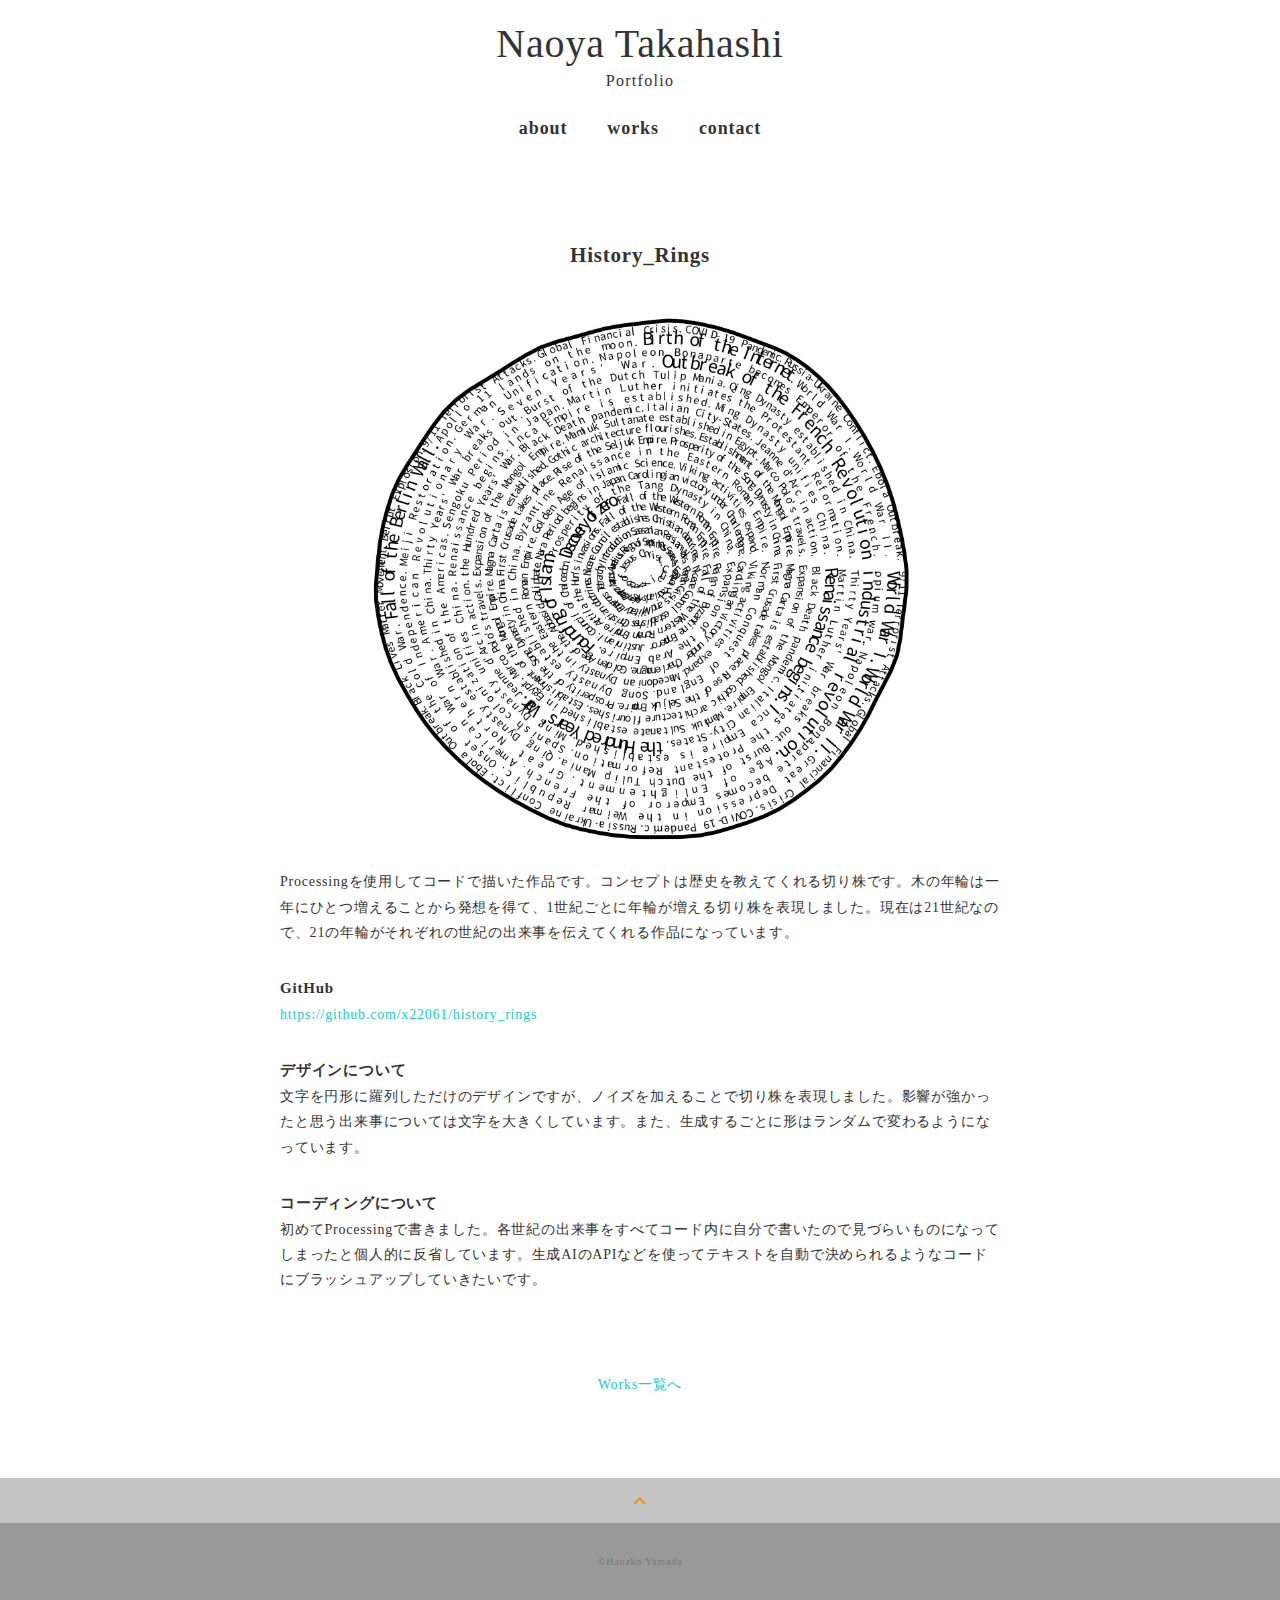
==== works-art.html @ b3c8d2df "initial setup" ====
<!DOCTYPE html>
<html>
<head>
  <meta charset="utf-8">
  <meta name="viewport" content="width=device-width,initial-scale=1.0,user-scalable=no">
  <meta property='og:type' content='website'>
  <meta property='og:title' content='Naoya Takahashia ポートフォリオ'>
  <meta property='og:url' content='URLが入る'>
  <meta property='og:description' content='Naoya Takahashiのポートフォリオサイトです。'>
  <meta property="og:image" content="img/ogp.png">
  <meta name="description" content="Naoya Takahashiのポートフォリオサイトです" />
  <title>Naoya Takahashi ポートフォリオ</title>
  <link rel="preconnect" href="https://fonts.gstatic.com">
  <link
    href="https://fonts.googleapis.com/css2?family=Amatic+SC&family=Cormorant+Garamond&family=Dancing+Script&display=swap"
    rel="stylesheet">
  <link href="https://fonts.googleapis.com/css?family=Material+Icons+Outlined" rel="stylesheet">
  <link href="css/ress.css" media="all" rel="stylesheet" type="text/css" />
  <link href="css/style.css" media="all" rel="stylesheet" type="text/css" />
  <link rel="shortcut icon" href="img/favicon.ico" />
  <link rel=”canonical” href=”URLが入る” />
</head>

<body>
  <div class="wrapper">

    <!-- header -->
    <header class="sub-header">
      <div class="sub-header-inner">
        <a href="./index.html">
          <p class="sub-header-title">Naoya Takahashi</p>
          <p class="sub-header-subtitle">Portfolio</p>
        </a>
      </div>

    </header>
    <!-- /header -->

    <!-- gnav -->
    <nav class="gnav">
      <div class="gnav-inner">
        <ul class="gnav-list">
          <li class="gnav-item"><a href="./index.html#about">about</a></li>
          <!-- <li class="gnav-item"><a href="./index.html#skill">skill</a></li> -->
          <li class="gnav-item"><a href="./index.html#works">works</a></li>
          <li class="gnav-item"><a href="./index.html#contact">contact</a></li>
        </ul>
      </div>
    </nav>
    <!-- /gnav -->

    <main class="content">

      <article class="article">
        <div class="article-inner">
          <h2 class="article-title">History_Rings</h2>
          <p class="article-img">
            <div style="text-align: center">
              <img src="img/art3.png" alt="" width="600" height="600">
            </div>
          </p>
          <div class="article-body">
            <p>
              Processingを使用してコードで描いた作品です。コンセプトは歴史を教えてくれる切り株です。木の年輪は一年にひとつ増えることから発想を得て、1世紀ごとに年輪が増える切り株を表現しました。現在は21世紀なので、21の年輪がそれぞれの世紀の出来事を伝えてくれる作品になっています。
            </p>
            <h3 class="article-info-title">GitHub</h3>
            <p><a href="https://github.com/x22061/history_rings" target="_blank" rel="noopener">https://github.com/x22061/history_rings</a></p>
            <h3 class="article-info-title">デザインについて</h3>
            <p>
              文字を円形に羅列しただけのデザインですが、ノイズを加えることで切り株を表現しました。影響が強かったと思う出来事については文字を大きくしています。また、生成するごとに形はランダムで変わるようになっています。
            </p>
            <h3 class="article-info-title">コーディングについて</h3>
            <p>
              初めてProcessingで書きました。各世紀の出来事をすべてコード内に自分で書いたので見づらいものになってしまったと個人的に反省しています。生成AIのAPIなどを使ってテキストを自動で決められるようなコードにブラッシュアップしていきたいです。
            </p>
          </div>
          <div class="home-link">
            <a href="./index.html#works">Works一覧へ</a>
          </div>
        </div>
      </article>

      <div class="page-top" id="js-page-top">
        <span class="material-icons-outlined">expand_less</span>
      </div>
    </main>

    <!-- footer -->
    <footer class="footer">
      <div class="copyright">&copy;Hanako Yamada</div>
    </footer>
    <!-- /footer -->

  </div>
  <script src="https://ajax.googleapis.com/ajax/libs/jquery/3.5.1/jquery.min.js"></script>
  <script type='text/javascript' src="js/script.js"></script>
</body>
</html>
---- css/ress.css ----
/*!
 * ress.css • v3.0.1
 * MIT License
 * github.com/filipelinhares/ress
 */

/* # =================================================================
   # Global selectors
   # ================================================================= */

html {
  box-sizing: border-box;
  word-break: normal;
  -moz-tab-size: 4;
  tab-size: 4;

  -webkit-text-size-adjust: 100%; /* Prevent adjustments of font size after orientation changes in iOS */
}

*,
::before,
::after {
  box-sizing: inherit;
  background-repeat: no-repeat; /* Set `background-repeat: no-repeat` to all elements and pseudo elements */
}

::before,
::after {
  vertical-align: inherit;
  text-decoration: inherit; /* Inherit text-decoration and vertical align to ::before and ::after pseudo elements */
}

* {
  margin: 0;
  padding: 0; /* Reset `padding` and `margin` of all elements */
}

/* # =================================================================
   # General elements
   # ================================================================= */

hr {
  overflow: visible; /* Show the overflow in Edge and IE */
  height: 0; /* Add the correct box sizing in Firefox */
}

details,
main {
  display: block; /* Render the `main` element consistently in IE. */
}

summary {
  display: list-item; /* Add the correct display in all browsers */
}

small {
  font-size: 80%; /* Set font-size to 80% in `small` elements */
}

[hidden] {
  display: none; /* Add the correct display in IE */
}

abbr[title] {
  /* Add the correct text decoration in Chrome, Edge, IE, Opera, and Safari */
  text-decoration: underline;
  text-decoration: underline dotted;
  border-bottom: none; /* Remove the bottom border in Chrome 57 */
}

a {
  background-color: transparent; /* Remove the gray background on active links in IE 10 */
}

a:active,
a:hover {
  outline-width: 0; /* Remove the outline when hovering in all browsers */
}

code,
kbd,
pre,
samp {
  font-family: monospace, monospace; /* Specify the font family of code elements */
}

pre {
  font-size: 1em; /* Correct the odd `em` font sizing in all browsers */
}

b,
strong {
  font-weight: bolder; /* Add the correct font weight in Chrome, Edge, and Safari */
}

/* https://gist.github.com/unruthless/413930 */
sub,
sup {
  position: relative;
  font-size: 75%;
  line-height: 0;
  vertical-align: baseline;
}

sub {
  bottom: -.25em;
}

sup {
  top: -.5em;
}

/* # =================================================================
   # Forms
   # ================================================================= */

input {
  border-radius: 0;
}

/* Replace pointer cursor in disabled elements */
[disabled] {
  cursor: default;
}

[type="number"]::-webkit-inner-spin-button,
[type="number"]::-webkit-outer-spin-button {
  height: auto; /* Correct the cursor style of increment and decrement buttons in Chrome */
}

[type="search"] {
  outline-offset: -2px; /* Correct the outline style in Safari */

  -webkit-appearance: textfield; /* Correct the odd appearance in Chrome and Safari */
}

[type="search"]::-webkit-search-decoration {
  -webkit-appearance: none; /* Remove the inner padding in Chrome and Safari on macOS */
}

textarea {
  overflow: auto; /* Internet Explorer 11+ */
  resize: vertical; /* Specify textarea resizability */
}

button,
input,
optgroup,
select,
textarea {
  font: inherit; /* Specify font inheritance of form elements */
}

optgroup {
  font-weight: bold; /* Restore the font weight unset by the previous rule */
}

button {
  overflow: visible; /* Address `overflow` set to `hidden` in IE 8/9/10/11 */
}

button,
select {
  text-transform: none; /* Firefox 40+, Internet Explorer 11- */
}

/* Apply cursor pointer to button elements */
button,
[type="button"],
[type="reset"],
[type="submit"],
[role="button"] {
  cursor: pointer;
  color: inherit;
}

/* Remove inner padding and border in Firefox 4+ */
button::-moz-focus-inner,
[type="button"]::-moz-focus-inner,
[type="reset"]::-moz-focus-inner,
[type="submit"]::-moz-focus-inner {
  padding: 0;
  border-style: none;
}

/* Replace focus style removed in the border reset above */
button:-moz-focusring,
[type="button"]::-moz-focus-inner,
[type="reset"]::-moz-focus-inner,
[type="submit"]::-moz-focus-inner {
  outline: 1px dotted ButtonText;
}

button,
html [type="button"],
/* Prevent a WebKit bug where (2) destroys native `audio` and `video`controls in Android 4 */
[type="reset"],
[type="submit"] {
  -webkit-appearance: button; /* Correct the inability to style clickable types in iOS */
}

/* Remove the default button styling in all browsers */
button,
input,
select,
textarea {
  border-style: none;
  background-color: transparent;
}

/* Style select like a standard input */
select {
  -webkit-appearance: none; /* Chrome 41+ */
  -moz-appearance: none; /* Firefox 36+ */
}

select::-ms-expand {
  display: none; /* Internet Explorer 11+ */
}

select::-ms-value {
  color: currentColor; /* Internet Explorer 11+ */
}

legend {
  display: table; /* Correct the text wrapping in Edge and IE */
  max-width: 100%; /* Correct the text wrapping in Edge and IE */
  max-width: 100%; /* Correct the text wrapping in Edge 18- and IE */
  white-space: normal; /* Correct the text wrapping in Edge and IE */
  color: inherit; /* Correct the color inheritance from `fieldset` elements in IE */
  border: 0; /* Correct `color` not being inherited in IE 8/9/10/11 */
}

::-webkit-file-upload-button {
  font: inherit; /* Change font properties to `inherit` in Chrome and Safari */
  color: inherit;
  /* Correct the inability to style clickable types in iOS and Safari */

  -webkit-appearance: button;
}

/* # =================================================================
   # Specify media element style
   # ================================================================= */

img {
  border-style: none; /* Remove border when inside `a` element in IE 8/9/10 */
}

/* Add the correct vertical alignment in Chrome, Firefox, and Opera */
progress {
  vertical-align: baseline;
}

/* # =================================================================
   # Accessibility
   # ================================================================= */

/* Hide content from screens but not screenreaders */
@media screen {
  [hidden~="screen"] {
    display: inherit;
  }
  [hidden~="screen"]:not(:active):not(:focus):not(:target) {
    position: absolute !important;
    clip: rect(0 0 0 0) !important;
  }
}

/* Specify the progress cursor of updating elements */
[aria-busy="true"] {
  cursor: progress;
}

/* Specify the pointer cursor of trigger elements */
[aria-controls] {
  cursor: pointer;
}

/* Specify the unstyled cursor of disabled, not-editable, or otherwise inoperable elements */
[aria-disabled] {
  cursor: default;
}
---- css/style.css ----
body {
  font-family: Avenir;
  font-size: 14px;
  line-height: 1.8;
  letter-spacing: .8px;
  color: #333;
}

a {
  transition: Avenir .3s;
  text-decoration: none;
  color: #16cec5;
}

img {
  max-width: 100%;
  height: auto;
  vertical-align: bottom;
  border-style: none;
}

ul,
li {
  list-style: none;
}

.pc-only {
  display: block;
}

.sp-only {
  display: none;
}


/*--------------------------------
 レイアウト
---------------------------------*/
.section {
  padding: 100px 0;
}

.inner {
  max-width: 1340px;
  margin: 0 auto;
  padding: 0 40px;
}

/*--------------------------------
 見出し
---------------------------------*/
.title {
  font-family: Avenir;
  font-size: 34px;
  line-height: 1;
  margin-bottom: 40px;
  text-align: center;
  letter-spacing: .1em;
  color: #000000;
}

.title_para {
  font-family: Avenir;
  font-size: 34px;
  line-height: 1;
  text-align: center;
  letter-spacing: .1em;
  color: #ffffff;
}

.lead {
  margin-bottom: 30px;
}

/*--------------------------------
 header
---------------------------------*/
.header {
  background-image: url('../img/home.jpg'); 
  /* 背景画像のパスを指定 */
  background-size: cover; /* 画像をコンテナに収める */
  background-position: center; /* 画像を中央に配置 */
  background-attachment: fixed; /* 背景画像を固定 */
  display: flex;
  align-items: center;
  justify-content: center;
  height: 700px;
  text-align: center;
}

.header-inner {
  padding: 0 40px;
}
/* 名前 */
.header-title { 
  font-family: Avenir;
  font-size: 72px;
  line-height: 1.2;
  margin-bottom: 20px;
  color: rgb(0, 0, 0);
}
.header-subtitle {
  font-family: Avenir;
  font-size: 30px;
  line-height: 1;
  letter-spacing: .08em;
  color: rgb(0, 0, 0);
}

/*--------------------------------
 下層ページのheader
---------------------------------*/
.sub-header {
  display: flex;
  align-items: center;
  justify-content: center;
  padding: 20px 0 10px;
  text-align: center;
}

.sub-header-inner {
  padding: 0 40px;
}

.sub-header-title {
  font-family: Avenir;
  font-size: 40px;
  line-height: 1.2;
  margin-bottom: 5px;
  color: #333;
}
.sub-header-subtitle {
  font-family: Avenir;
  font-size: 16px;
  line-height: 1;
  letter-spacing: .08em;
  color: #333;
}

/*--------------------------------
グローバルナビ
---------------------------------*/
.gnav {
  position: sticky;
  top: 0;
  z-index: 1;
  width: 100%;
  background-color: #fff;
}

.gnav-inner {
  padding: 15px 40px;
}

.gnav-list {
  display: flex;
  justify-content: center;
}

.gnav-item {
  margin: 0 20px;
}

.gnav-item a {
  position: relative;
  font-size: 18px;
  font-weight: bold;
  line-height: 1;
  display: inline-block;
  padding: 5px 0;
  transition: .3s;
  letter-spacing: .05em;
  color: #333;
}

.gnav-item a:hover {
  opacity: .8;
}

/*--------------------------------
 Works
---------------------------------*/

.header_works {
  background-image: url('../img/about_back.jpg'); 
  background-size: cover; 
  background-position: center; 
  background-attachment: fixed;
  display: flex;
  align-items: center;
  justify-content: center;
  height: 700px;
  text-align: center;
}

.works-title { 
  font-family: Avenir;
  font-size: 72px;
  line-height: 1.2;
  margin-bottom: 20px;
  color: rgb(255, 255, 255);
}

.works-list {
  display: flex;
  flex-wrap: wrap;
  margin-bottom: -40px;
}

.works-item {
  width: 31.74603%;
  margin-right: 1.58730%;
  margin-bottom: 40px;
  color: #333;
}

.works-item:hover {
  opacity: .9;
}

.works-item:nth-of-type(3n) {
  margin-right: 0;
}

.works-img img {
  border: 1px solid #e6e6e6;
}

.works-name {
  font-size: 12px;
  font-weight: bold;
  margin-top: 8px;
}

.works-info {
  font-size: 10px;
}

/*--------------------------------
 Skill
---------------------------------*/
.skill-list {
  display: flex;
  flex-wrap: wrap;
  justify-content: space-between;
  margin-bottom: -50px;
}

.skill-item {
  display: flex;
  align-items: flex-start;
  justify-content: space-between;
  width: 48%;
  margin-bottom: 50px;
}

.skill-img {
  width: 60px;
  height: auto;
  margin-right: 20px;
}

.skill-img img {
  border-radius: 50%;
}

.skill-body {
  flex: 1;
}

.skill-name {
  margin-bottom: 3px;
}

/*--------------------------------
 About
---------------------------------*/
.profile {
  display: flex;
  flex-wrap: wrap;
  max-width: 800px;
  margin: 0 auto;
}
.profile-img {
  width: 30%;
  margin-right: 30px;
  border-radius: 50%;
}
.profile-img img {
  border-radius: 50%;
}
.profile-body {
  flex: 1;
}
.profile-body p:not(:last-child) {
  margin-bottom: 30px;
}

.about-link {
  font-size: 20px;
  text-align: center;
}

/*--------------------------------
 Contact
---------------------------------*/
.contact {
  text-align: center;
}

.contact-item:not(:last-child) {
  margin-right: 10px;
}

.contact-text {
  margin-top: 10px;
}
/*--------------------------------
 ページトップ
---------------------------------*/
.page-top {
  font-weight: bold;
  padding: 10px;
  cursor: pointer;
  text-align: center;
  background-color: #c5c5c5;
}

.page-top .material-icons-outlined {
  vertical-align: bottom;
  color: #f48e09;
}

/*--------------------------------
 フッター
---------------------------------*/
.footer {
  padding: 30px;
  background-color: #999;
}

.copyright {
  font-size: 10px;
  text-align: center;
  color: #797979;
}

/*--------------------------------
 下層：Worksページ
---------------------------------*/
.article {
  padding: 80px 0;
}

.article-inner {
  max-width: 1040px;
  margin: 0 auto;
  padding: 0 20px;
}

.article-title {
  margin-bottom: 30px;
  text-align: center;
}

.article-img {
  margin-bottom: 20px;
}

.article-body {
  max-width: 720px;
  margin: 0 auto;
  margin-bottom: 80px;
}

.article-info-title {
  font-size: 15px;
}

.article-body img {
  margin-bottom: 30px;
}

.article-body p {
  margin-bottom: 30px;
}

.home-link {
  text-align: center;
}

/*media Queries 767
----------------------------------------------------*/
@media screen and (max-width: 767px) {
  body {
    font-size: 13px;
    line-height: 1.7;
  }

  .pc-only {
    display: none;
  }

  .sp-only {
    display: block;
  }

  /* 見出し */
  .title {
    font-size: 26px;
    margin-bottom: 20px;
  }

  /* レイアウト */
  .section {
    padding: 60px 0;
  }

  .inner {
    padding: 0 20px;
  }

  /*  header */
  .header {
    height: 60vh;
  }

  .header-inner {
    padding: 0 20px;
  }

  .header-title {
    font-size: 40px;
    margin-bottom: 10px;
  }
  .header-subtitle {
    font-size: 18px;
  }

  /*  下層ページのheader */
  .sub-header-inner {
    padding: 0 40px;
  }

  .sub-header-title {
    font-family: "Dancing Script", cursive;
    font-size: 24px;
  }
  .sub-header-subtitle {
    font-size: 14px;
  }

  /* グローバルナビ */
  .gnav .inner {
    padding: 15px;
  }

  .gnav-logo {
    font-size: 15px;
  }

  .gnav-item:not(:last-child) {
    margin-right: 10px;
  }

  .gnav-item a {
    font-size: 12px;
  }

  .gnav-item a:after {
    display: none;
  }

  /* Works */
  .works-name {
    font-size: 10px;
  }

  .works-list {
    justify-content: space-between;
  }

  .works-item {
    flex: 0 0 48%;
    margin-right: 0;
    margin-bottom: 30px;
  }

  /* Skill */
  .skill-list {
    display: block;
    margin-bottom: 0;
  }

  .skill-item {
    width: 100%;
    margin-bottom: 35px;
  }

  .skill-item:last-child {
    margin-bottom: 0;
  }

  /* About */
  .profile {
    display: block;
  }
  .profile-img {
    width: 150px;
    margin: 0 auto;
    margin-bottom: 25px;
  }

  .profile-body p:not(:last-child) {
    margin-bottom: 20px;
  }

  /* フッター */
  .footer {
    padding: 20px;
  }

  /* 下層ページ */
  .article {
    padding: 30px 0;
  }
}

.parallax_content{
  min-height: 200px;
  background-position: center top;
  background-repeat: no-repeat;
  background-attachment: fixed;
  background-size: cover;
}
.front_content{
  padding: 100px;
  background-color: #fff;
}
.parallax_content.img_bg_01{
  background-image: url('../img/about_back.jpg');
}
.parallax_content.img_bg_02{
  background-image: url('../img/04.png');
}
.parallax_content.img_bg_03{
  background-image: url('../img/about_back.png');
}
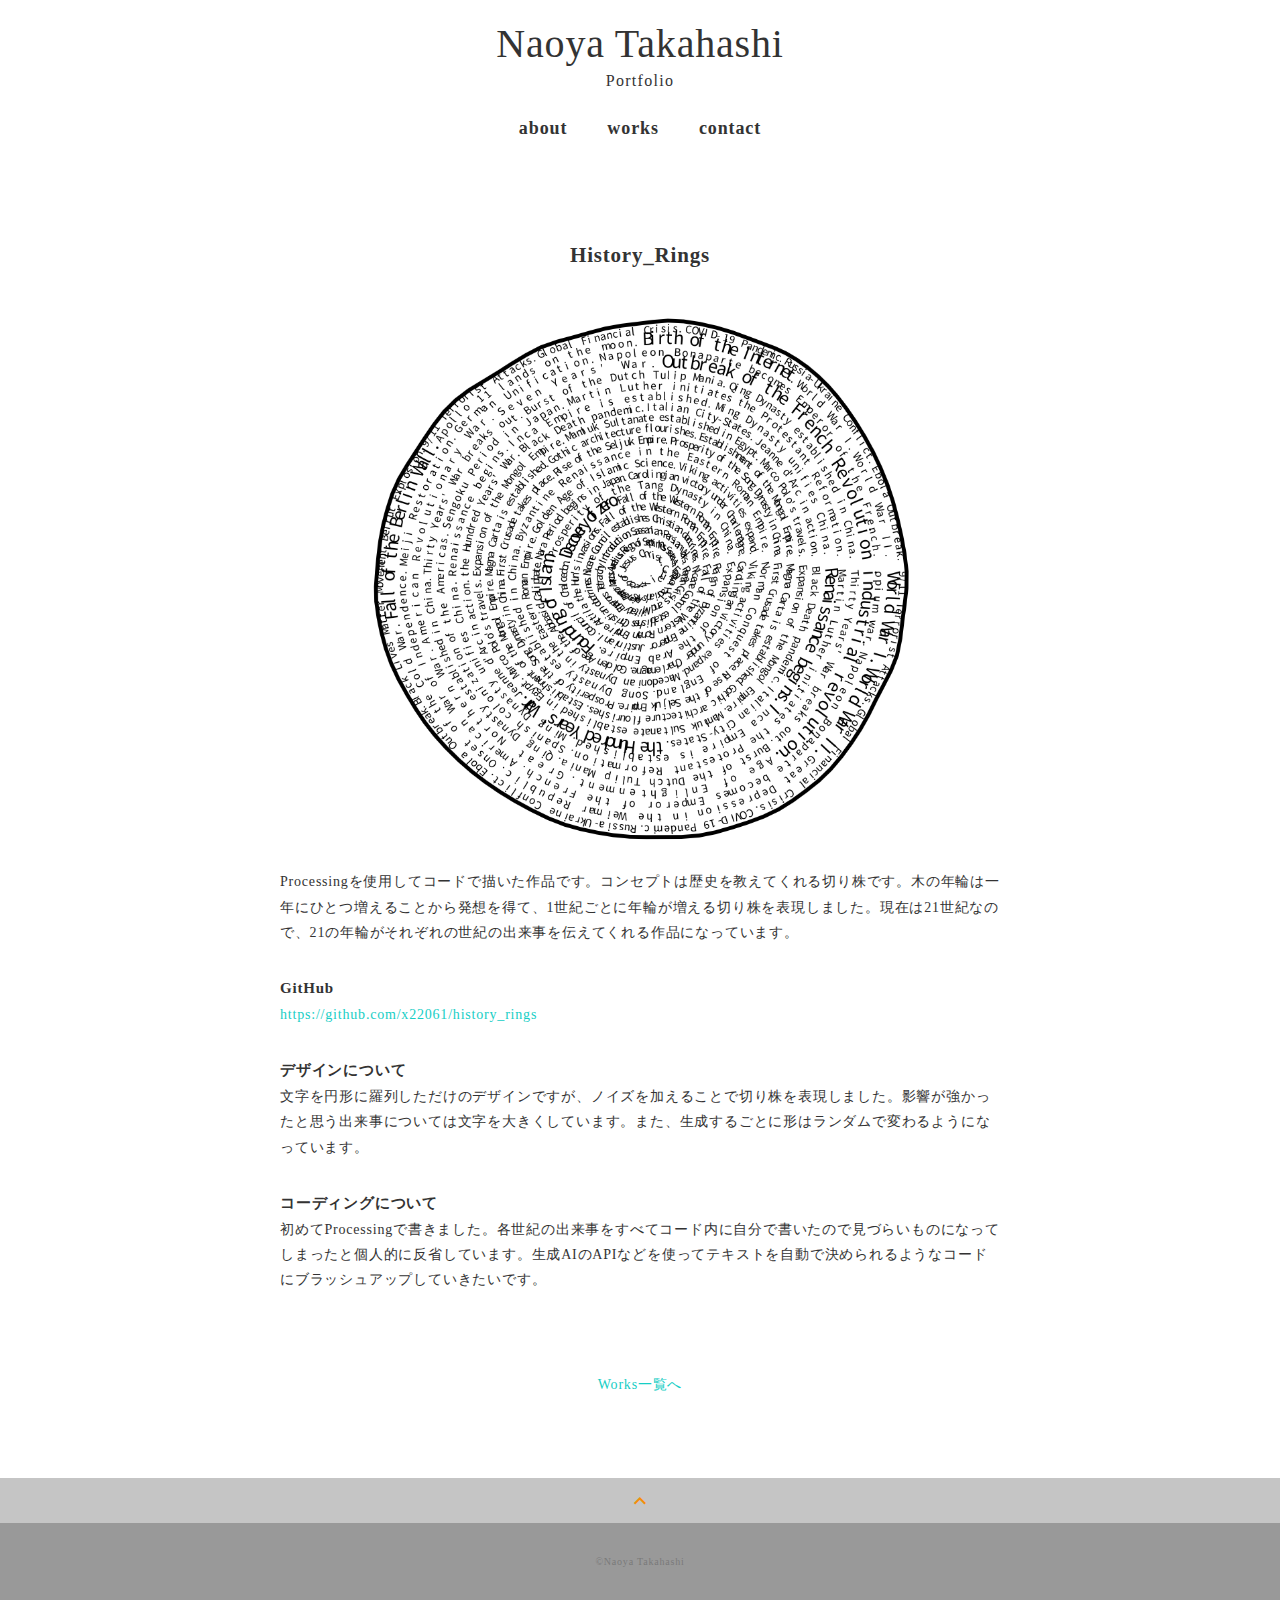
==== commit e057e623: "initial setup" ====
--- a/works-art.html
+++ b/works-art.html
@@ -56,7 +56,7 @@
           <h2 class="article-title">History_Rings</h2>
           <p class="article-img">
             <div style="text-align: center">
-              <img src="img/art3.png" alt="" width="600" height="600">
+              <img src="img/art.png" alt="" width="600" height="600">
             </div>
           </p>
           <div class="article-body">
@@ -87,7 +87,7 @@
 
     <!-- footer -->
     <footer class="footer">
-      <div class="copyright">&copy;Hanako Yamada</div>
+      <div class="copyright">&copy;Naoya Takahashi</div>
     </footer>
     <!-- /footer -->
 
--- a/css/style.css
+++ b/css/style.css
@@ -353,7 +353,7 @@
 }
 
 .article-inner {
-  max-width: 1040px;
+  max-width: 800px;
   margin: 0 auto;
   padding: 0 20px;
 }
@@ -387,6 +387,23 @@
 
 .home-link {
   text-align: center;
+}
+
+.img_wrap{
+  border: 1px solid #ddd;
+  /* width: 800px;
+  height: 600px; */
+  margin: 0 auto;
+  overflow: hidden;
+  cursor: pointer;
+}
+.img_wrap img{
+  /* width: 100%; */
+  transition-duration: 0.5s;
+}
+.img_wrap:hover img{
+  transform: scale(1.1);
+  transition-duration: 0.5s;
 }
 
 /*media Queries 767
@@ -526,23 +543,52 @@
   }
 }
 
-.parallax_content{
-  min-height: 200px;
-  background-position: center top;
-  background-repeat: no-repeat;
-  background-attachment: fixed;
-  background-size: cover;
-}
-.front_content{
-  padding: 100px;
-  background-color: #fff;
-}
-.parallax_content.img_bg_01{
-  background-image: url('../img/about_back.jpg');
-}
-.parallax_content.img_bg_02{
-  background-image: url('../img/04.png');
-}
-.parallax_content.img_bg_03{
-  background-image: url('../img/about_back.png');
-}+/* モデル */
+.modal {
+  display: none;
+  position: fixed;
+  z-index: 1000;
+  left: 0;
+  top: 0;
+  width: 100%;
+  height: 100%;
+  background-color: rgba(0, 0, 0, 0.8);
+}
+
+.modal-content {
+  display: flex;
+  justify-content: center;
+  align-items: center;
+  height: 100%;
+}
+
+.modal-content img {
+  max-width: 80%;
+  max-height: 80%;
+}
+
+.close {
+  position: absolute;
+  top: 15px;
+  right: 25px;
+  color: white;
+  font-size: 35px;
+  cursor: pointer;
+}
+
+.modal-nav {
+  position: absolute;
+  top: 50%;
+  width: 100%;
+  display: flex;
+  justify-content: space-between;
+}
+
+.modal-nav button {
+  background: none;
+  border: none;
+  color: white;
+  font-size: 40px;
+  cursor: pointer;
+  padding: 10px;
+}
